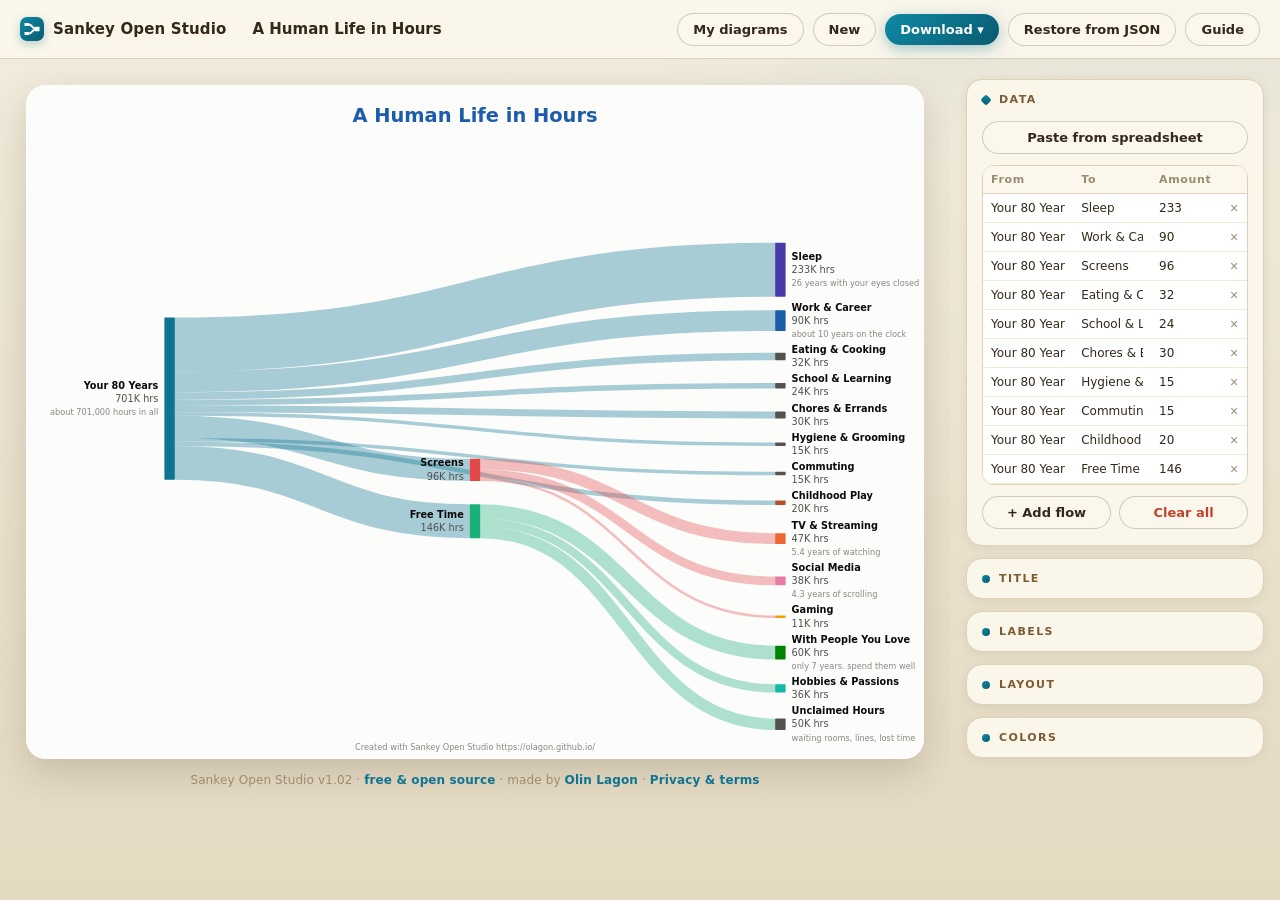
==== index.html @ 3a865b0a "v1.02: manual line breaks in labels with |" ====
<!DOCTYPE html>
<html lang="en">
<head>
<meta charset="UTF-8">
<meta name="viewport" content="width=device-width, initial-scale=1.0">
<title>Sankey Open Studio</title>
<meta name="description" content="A free, open source sankey diagram builder. Runs entirely in your browser. No accounts, no servers, your data never leaves your computer.">
<link rel="stylesheet" href="style.css">
<!-- Google tag (gtag.js) — anonymous usage analytics only; diagram data never leaves the browser. See privacy.html -->
<script async src="https://www.googletagmanager.com/gtag/js?id=G-Y7K2NBKKDZ"></script>
<script>
  window.dataLayer = window.dataLayer || [];
  function gtag(){dataLayer.push(arguments);}
  gtag('js', new Date());
  gtag('config', 'G-Y7K2NBKKDZ');
</script>
<link rel="icon" href="data:image/svg+xml,%3Csvg xmlns='http://www.w3.org/2000/svg' viewBox='0 0 32 32'%3E%3Crect width='32' height='32' rx='6' fill='%230e7490'/%3E%3Cpath d='M6 8h6v4H6zM6 20h6v4H6zM20 13h6v6h-6z' fill='%23fff'/%3E%3Cpath d='M12 10c4 0 4 5 8 5M12 22c4 0 4-5 8-5' stroke='%23fff' stroke-width='2.5' fill='none'/%3E%3C/svg%3E">
</head>
<body>

<header class="topbar">
  <div class="brand" title="Sankey Open Studio">
    <svg width="24" height="24" viewBox="0 0 32 32" aria-hidden="true"><defs><linearGradient id="brandGrad" x1="0" y1="0" x2="1" y2="1"><stop offset="0" stop-color="#0e8aa5"/><stop offset="1" stop-color="#0a5a70"/></linearGradient></defs><rect width="32" height="32" rx="7" fill="url(#brandGrad)"/><path d="M6 8h6v4H6zM6 20h6v4H6zM20 13h6v6h-6z" fill="#fff"/><path d="M12 10c4 0 4 5 8 5M12 22c4 0 4-5 8-5" stroke="#fff" stroke-width="2.5" fill="none"/></svg>
    <span>Sankey Open Studio</span>
  </div>
  <input id="diagramName" class="name-input" type="text" aria-label="Diagram title" placeholder="Untitled diagram">
  <div class="topbar-actions">
    <button id="btnDiagrams" class="btn">My diagrams</button>
    <button id="btnNew" class="btn">New</button>
    <div class="menu-wrap">
      <button id="btnDownload" class="btn btn-primary" aria-haspopup="true" aria-expanded="false">Download &#9662;</button>
      <div class="menu" id="downloadMenu" hidden>
        <button data-export="svg">SVG image</button>
        <button data-export="png">PNG image</button>
        <button data-export="json">JSON backup</button>
      </div>
    </div>
    <label class="btn file-btn">Restore from JSON<input type="file" id="importFile" accept=".json,application/json"></label>
    <a class="btn" href="guide.html" target="_blank" rel="noopener">Guide</a>
  </div>
</header>

<main class="workspace">
  <section id="canvasWrap" class="canvas-wrap">
    <svg id="chart" role="img" aria-label="Sankey diagram"></svg>
    <div id="emptyHint" class="empty-hint" hidden>
      <p><strong>No data yet.</strong></p>
      <p>Use <em>Paste from spreadsheet</em> in the panel on the right,<br>or type flows into the table by hand.</p>
    </div>
    <div id="tooltip" class="tooltip" hidden></div>
    <p class="credit">Sankey Open Studio <span id="appVersion"></span> &middot; <a href="https://olagon.github.io/" target="_blank" rel="noopener">free &amp; open source</a> &middot; made by <a href="https://www.linkedin.com/in/olinlagon" target="_blank" rel="noopener">Olin Lagon</a> &middot; <a href="privacy.html" target="_blank" rel="noopener">Privacy &amp; terms</a></p>
  </section>

  <aside class="sidebar">

    <details class="panel" open>
      <summary>Data</summary>
      <div class="panel-body">
        <button id="btnPaste" class="btn btn-wide">Paste from spreadsheet</button>
        <div class="table-scroll">
          <table class="data-table" id="dataTable">
            <thead><tr><th>From</th><th>To</th><th>Amount</th><th></th></tr></thead>
            <tbody id="dataRows"></tbody>
          </table>
        </div>
        <div class="row-actions">
          <button id="btnAddRow" class="btn">+ Add flow</button>
          <button id="btnClearData" class="btn btn-danger-ghost">Clear all</button>
        </div>
      </div>
    </details>

    <details class="panel">
      <summary>Title</summary>
      <div class="panel-body">
        <label class="field checkbox"><input type="checkbox" id="setShowTitle"> Show title on the diagram</label>
        <label class="field">Title size <span id="titleSizeVal" class="val"></span>
          <input type="range" id="setTitleSize" min="14" max="48" step="1">
        </label>
        <label class="field">Title color
          <input type="color" id="setTitleColor">
        </label>
        <p class="hint">The title text is the diagram name at the top of the page.</p>
      </div>
    </details>

    <details class="panel">
      <summary>Labels</summary>
      <div class="panel-body">
        <label class="field">Font size <span id="fontSizeVal" class="val"></span>
          <input type="range" id="setFontSize" min="9" max="22" step="1">
        </label>
        <label class="field">Label position
          <select id="setLabelPos">
            <option value="outside">Outside the diagram</option>
            <option value="inside">Inside the diagram</option>
          </select>
        </label>
        <label class="field checkbox"><input type="checkbox" id="setShowValues"> Show amounts under labels</label>
        <label class="field checkbox"><input type="checkbox" id="setShowCredit"> Show "created with" credit in image</label>
        <label class="field">Decimal places
          <select id="setDecimals">
            <option value="auto">Auto</option>
            <option value="0">0</option>
            <option value="1">1</option>
            <option value="2">2</option>
          </select>
        </label>
        <div class="field-pair">
          <label class="field">Prefix <input type="text" id="setPrefix" placeholder="$" maxlength="6"></label>
          <label class="field">Suffix <input type="text" id="setSuffix" placeholder="M" maxlength="8"></label>
        </div>
      </div>
    </details>

    <details class="panel">
      <summary>Layout</summary>
      <div class="panel-body">
        <label class="field">Canvas size
          <select id="setSize">
            <option value="720x450">Small (720 &times; 450)</option>
            <option value="960x600">Medium (960 &times; 600)</option>
            <option value="1200x750">Large (1200 &times; 750)</option>
            <option value="1440x900">Extra large (1440 &times; 900)</option>
          </select>
        </label>
        <label class="field">Node width <span id="nodeWidthVal" class="val"></span>
          <input type="range" id="setNodeWidth" min="4" max="40" step="1">
        </label>
        <label class="field">Node spacing <span id="nodePadVal" class="val"></span>
          <input type="range" id="setNodePad" min="4" max="60" step="1">
        </label>
        <label class="field">Flow opacity <span id="linkOpacityVal" class="val"></span>
          <input type="range" id="setLinkOpacity" min="0.1" max="1" step="0.05">
        </label>
        <button id="btnResetLayout" class="btn btn-wide">Reset node positions</button>
        <p class="hint">Tip: drag any node on the diagram to move it.</p>
      </div>
    </details>

    <details class="panel">
      <summary>Colors</summary>
      <div class="panel-body">
        <div class="field">Color presets (click to color all nodes)
          <div class="palette-grid" id="paletteGrid"></div>
        </div>
        <label class="field">Default node color
          <input type="color" id="setNodeColor">
        </label>
        <label class="field">Flow color
          <select id="setLinkColorMode">
            <option value="neutral">Neutral gray</option>
            <option value="source">Match source node</option>
            <option value="target">Match target node</option>
          </select>
        </label>
        <div class="row-actions">
          <button id="btnAutoColor" class="btn">Auto-color sources</button>
          <button id="btnResetColors" class="btn btn-danger-ghost">Reset colors</button>
        </div>
        <p class="hint">Click a node on the diagram to set its own color and text.</p>
      </div>
    </details>

  </aside>
</main>

<!-- My diagrams drawer -->
<div id="drawerBackdrop" class="backdrop" hidden></div>
<aside id="drawer" class="drawer" hidden aria-label="My diagrams">
  <div class="drawer-head">
    <h2>My diagrams</h2>
    <button id="btnCloseDrawer" class="btn icon-btn" aria-label="Close">&times;</button>
  </div>
  <p class="hint drawer-hint">Diagrams are saved in this browser automatically. Download a JSON backup to move one to another computer. New here? Read the <a href="guide.html" target="_blank" rel="noopener">how to guide</a>.</p>
  <ul id="diagramList" class="diagram-list"></ul>
  <button id="btnNewFromDrawer" class="btn btn-primary btn-wide">+ New diagram</button>
</aside>

<!-- Paste modal -->
<div id="pasteBackdrop" class="backdrop" hidden></div>
<div id="pasteModal" class="modal" hidden role="dialog" aria-label="Paste data">
  <div class="modal-head">
    <h2>Paste from a spreadsheet</h2>
    <button id="btnClosePaste" class="btn icon-btn" aria-label="Close">&times;</button>
  </div>
  <p class="hint">Copy three columns from Excel, Google Sheets, or a CSV file: <strong>From, To, Amount</strong>. A header row is fine, it will be skipped.</p>
  <textarea id="pasteArea" rows="10" spellcheck="false" placeholder="General Excise Tax&#9;State General Fund&#9;4930.4&#10;Individual Income Tax&#9;State General Fund&#9;2923.1&#10;State General Fund&#9;Public Schools&#9;2623.7"></textarea>
  <div class="modal-foot">
    <label class="field checkbox"><input type="radio" name="pasteMode" value="replace" checked> Replace current data</label>
    <label class="field checkbox"><input type="radio" name="pasteMode" value="append"> Add to current data</label>
    <button id="btnDoPaste" class="btn btn-primary">Import</button>
  </div>
</div>

<!-- Flow (link) editor popover -->
<div id="linkPopover" class="popover" hidden role="dialog" aria-label="Edit flow">
  <div class="popover-head">
    <strong id="lpTitle">Flow color</strong>
    <button id="btnCloseLinkPopover" class="btn icon-btn" aria-label="Close">&times;</button>
  </div>
  <div class="field">Color
    <div class="swatches" id="lpSwatches"></div>
    <div class="swatch-row">
      <input type="color" id="lpColor" aria-label="Custom flow color">
      <input type="text" id="lpHex" class="hex-input" placeholder="#0e7490" maxlength="7" spellcheck="false" aria-label="Hex color code">
    </div>
    <div class="recent-row" id="lpRecent" hidden>Recent <span class="swatches" id="lpRecentSwatches"></span></div>
  </div>
  <div class="row-actions">
    <button id="btnAutoLink" class="btn btn-danger-ghost">Automatic</button>
    <button id="btnDoneLinkPopover" class="btn btn-primary">Done</button>
  </div>
  <p class="hint">Automatic follows the Flow color setting in the Colors panel.</p>
</div>

<!-- Node editor popover -->
<div id="nodePopover" class="popover" hidden role="dialog" aria-label="Edit node">
  <div class="popover-head">
    <strong>Node settings</strong>
    <button id="btnClosePopover" class="btn icon-btn" aria-label="Close">&times;</button>
  </div>
  <label class="field">Display label (a | forces a line break)
    <input type="text" id="npLabel">
  </label>
  <div class="field">Color
    <div class="swatches" id="npSwatches"></div>
    <div class="swatch-row">
      <input type="color" id="npColor" aria-label="Custom color">
      <input type="text" id="npHex" class="hex-input" placeholder="#0e7490" maxlength="7" spellcheck="false" aria-label="Hex color code">
    </div>
    <div class="recent-row" id="npRecent" hidden>Recent <span class="swatches" id="npRecentSwatches"></span></div>
  </div>
  <label class="field">Second line (blank = amount)
    <input type="text" id="npLine2" placeholder="">
  </label>
  <label class="field">Third line (optional)
    <input type="text" id="npLine3" placeholder="e.g. up 4% from last year">
  </label>
  <div class="row-actions">
    <button id="btnResetNode" class="btn btn-danger-ghost">Reset node</button>
    <button id="btnDonePopover" class="btn btn-primary">Done</button>
  </div>
</div>

<script src="app.js"></script>
</body>
</html>
---- style.css ----
/* Sankey Open Studio — open source, MIT licensed
   Theme: "Shoreline" — warm sand, ocean teal, soft rounded forms. */

:root {
  --page: #ede5d3;
  --page-deep: #e4d9c1;
  --surface: #fbf7ec;
  --card: #faf6ea;
  --paper: #fcfcfb;              /* diagram canvas, matches exports */
  --hairline: #ddd1b8;
  --border: rgba(61, 44, 30, 0.22);
  --ink: #33281a;
  --ink-2: #635640;
  --muted: #9a8c70;
  --accent: #0e7490;
  --accent-deep: #0a5a70;
  --accent-wash: #e2eff2;
  --grad: linear-gradient(135deg, #0e8aa5, #0a5a70);
  --danger: #c0442c;
  --radius: 12px;
  --radius-lg: 20px;
  --shadow: 0 14px 36px rgba(61, 44, 30, 0.18);
  --shadow-soft: 0 2px 10px rgba(61, 44, 30, 0.08);
  --font: system-ui, -apple-system, "Segoe UI", sans-serif;
}

* { box-sizing: border-box; }

[hidden] { display: none !important; }

html, body {
  margin: 0;
  height: 100%;
  font-family: var(--font);
  color: var(--ink);
  background:
    radial-gradient(1000px 420px at 90% -8%, rgba(14, 116, 144, 0.09), transparent 60%),
    linear-gradient(180deg, #f2ecdd, var(--page-deep));
  background-attachment: fixed;
}

body { display: flex; flex-direction: column; }

::selection { background: rgba(14, 116, 144, 0.25); }

/* ---------- Top bar ---------- */

.topbar {
  display: flex;
  align-items: center;
  gap: 13px;
  padding: 11px 20px;
  background: rgba(251, 247, 236, 0.88);
  backdrop-filter: blur(8px);
  border-bottom: 1px solid var(--hairline);
  flex-wrap: wrap;
  position: sticky;
  top: 0;
  z-index: 30;
}

.brand {
  display: flex;
  align-items: center;
  gap: 9px;
  font-weight: 800;
  font-size: 15px;
  letter-spacing: 0.01em;
  white-space: nowrap;
}
.brand svg { border-radius: 7px; box-shadow: 0 3px 10px rgba(14, 116, 144, 0.3); }

.name-input {
  flex: 1;
  min-width: 160px;
  max-width: 440px;
  font: inherit;
  font-size: 15px;
  font-weight: 600;
  padding: 8px 12px;
  border: 1px solid transparent;
  border-radius: 999px;
  background: transparent;
  color: var(--ink);
}
.name-input::placeholder { color: var(--muted); }
.name-input:hover { border-color: var(--hairline); background: var(--surface); }
.name-input:focus { outline: none; border-color: var(--accent); background: #fff; }

.topbar-actions { display: flex; align-items: center; gap: 9px; margin-left: auto; flex-wrap: wrap; }

/* ---------- Buttons ---------- */

.btn {
  font: inherit;
  font-size: 13px;
  font-weight: 600;
  color: var(--ink);
  background: var(--surface);
  border: 1px solid var(--border);
  border-radius: 999px;
  padding: 8px 15px;
  cursor: pointer;
  transition: background 0.12s, border-color 0.12s, transform 0.05s;
  text-decoration: none;
  display: inline-block;
}
.btn:hover { background: #f0e8d5; border-color: rgba(61, 44, 30, 0.35); }
.btn:active { transform: translateY(1px); }
.btn:focus-visible { outline: 2px solid var(--accent); outline-offset: 2px; }

.btn-primary {
  background: var(--grad);
  border: none;
  color: #fff;
  box-shadow: 0 4px 14px rgba(14, 116, 144, 0.35);
}
.btn-primary:hover { filter: brightness(1.1); background: var(--grad); }

.btn-danger-ghost { color: var(--danger); }
.btn-danger-ghost:hover { background: #f7e5df; border-color: rgba(192, 68, 44, 0.4); }

.btn-wide { width: 100%; }

.icon-btn {
  padding: 2px 10px;
  font-size: 18px;
  line-height: 1.2;
  border: none;
  background: transparent;
  border-radius: 999px;
  color: inherit;
  cursor: pointer;
}
.icon-btn:hover { background: #efe7d4; }

.file-btn { position: relative; overflow: hidden; }
.file-btn input { position: absolute; inset: 0; opacity: 0; cursor: pointer; }

/* ---------- Menus ---------- */

.menu-wrap { position: relative; }
.menu {
  position: absolute;
  right: 0;
  top: calc(100% + 6px);
  background: var(--surface);
  border: 1px solid var(--hairline);
  border-radius: 14px;
  box-shadow: var(--shadow);
  min-width: 160px;
  z-index: 40;
  padding: 5px;
}
.menu button {
  display: block;
  width: 100%;
  text-align: left;
  font: inherit;
  font-size: 13px;
  color: var(--ink);
  background: none;
  border: none;
  padding: 9px 12px;
  border-radius: 9px;
  cursor: pointer;
}
.menu button:hover { background: var(--accent-wash); }

/* ---------- Workspace ---------- */

.workspace {
  flex: 1;
  display: flex;
  min-height: 0;
}

.canvas-wrap {
  flex: 1;
  min-width: 0;
  overflow: auto;
  padding: 26px;
  position: relative;
  display: flex;
  flex-direction: column;
  align-items: center;
}

#chart {
  background: var(--paper);
  border-radius: var(--radius-lg);
  box-shadow: var(--shadow);
  max-width: 100%;
  height: auto;
  display: block;
}

.credit {
  font-size: 12px;
  color: var(--muted);
  margin: 14px 0 0;
  letter-spacing: 0.01em;
}
.credit a { color: var(--accent); text-decoration: none; font-weight: 700; }
.credit a:hover { text-decoration: underline; }

.empty-hint {
  position: absolute;
  top: 40%;
  left: 50%;
  transform: translate(-50%, -50%);
  text-align: center;
  color: var(--ink-2);
  font-size: 14px;
  pointer-events: none;
}

/* ---------- Sidebar ---------- */

.sidebar {
  width: 330px;
  flex-shrink: 0;
  overflow-y: auto;
  padding: 20px 16px 30px;
  display: flex;
  flex-direction: column;
  gap: 12px;
}

.panel {
  background: var(--card);
  border: 1px solid var(--hairline);
  border-radius: 16px;
  box-shadow: var(--shadow-soft);
  overflow: hidden;
  flex-shrink: 0; /* never compress panels; let the sidebar scroll instead */
}
.panel summary {
  cursor: pointer;
  font-weight: 700;
  font-size: 11px;
  letter-spacing: 0.13em;
  text-transform: uppercase;
  color: #7c5b33;
  padding: 13px 15px;
  list-style: none;
  user-select: none;
  display: flex;
  align-items: center;
  gap: 9px;
}
.panel summary::-webkit-details-marker { display: none; }
.panel summary::before {
  content: "";
  width: 8px;
  height: 8px;
  border-radius: 50%;
  background: var(--grad);
  transition: border-radius 0.18s, transform 0.18s;
  flex-shrink: 0;
}
.panel[open] summary::before { border-radius: 2px; transform: rotate(45deg); }
.panel summary:hover { color: var(--ink); }
.panel-body { padding: 2px 15px 16px; display: flex; flex-direction: column; gap: 11px; }

.field { display: flex; flex-direction: column; gap: 5px; font-size: 12px; font-weight: 600; color: var(--ink-2); }
.field input[type="text"], .field select {
  font: inherit;
  font-size: 13px;
  font-weight: 400;
  color: var(--ink);
  padding: 8px 10px;
  border: 1px solid var(--border);
  border-radius: 10px;
  background: #fff;
  width: 100%;
  min-width: 0;
}
.field input[type="text"]:focus, .field select:focus, textarea:focus { outline: 2px solid var(--accent); outline-offset: -1px; }
.field input[type="range"] { width: 100%; accent-color: var(--accent); }
.field input[type="color"] {
  width: 46px;
  height: 32px;
  padding: 2px;
  border: 1px solid var(--border);
  border-radius: 10px;
  background: #fff;
  cursor: pointer;
}
.field.checkbox { flex-direction: row; align-items: center; gap: 8px; font-weight: 400; font-size: 13px; color: var(--ink); }
.field.checkbox input { accent-color: var(--accent); }
.field-pair { display: flex; gap: 8px; }
.field-pair .field { flex: 1; min-width: 0; }

.palette-grid {
  display: grid;
  grid-template-columns: repeat(4, 1fr);
  gap: 7px;
  margin-top: 4px;
}
.preset {
  display: flex;
  height: 24px;
  border-radius: 7px;
  overflow: hidden;
  border: 1px solid var(--border);
  cursor: pointer;
  padding: 0;
  background: none;
  transition: transform 0.1s, box-shadow 0.1s;
}
.preset span { flex: 1; }
.preset:hover { transform: scale(1.07); box-shadow: 0 2px 8px rgba(61, 44, 30, 0.25); }
.preset:focus-visible { outline: 2px solid var(--accent); outline-offset: 2px; }
.val { color: var(--muted); font-weight: 400; }

.hint { font-size: 12px; color: var(--muted); margin: 0; line-height: 1.5; }
.hint a { color: var(--accent); font-weight: 600; }

.row-actions { display: flex; gap: 8px; }
.row-actions .btn { flex: 1; }

/* ---------- Data table ---------- */

.table-scroll {
  max-height: 320px;
  overflow-y: auto;
  border: 1px solid var(--hairline);
  border-radius: 12px;
  background: #fff;
}

.data-table { width: 100%; border-collapse: collapse; font-size: 12px; }
.data-table th {
  text-align: left;
  font-weight: 700;
  font-size: 11px;
  letter-spacing: 0.06em;
  color: var(--muted);
  padding: 7px 8px;
  border-bottom: 1px solid var(--hairline);
  position: sticky;
  top: 0;
  background: var(--surface);
  z-index: 1;
}
.data-table td { border-bottom: 1px solid #f0ead9; padding: 0; }
.data-table input {
  width: 100%;
  font: inherit;
  font-size: 12px;
  border: none;
  padding: 7px 8px;
  background: transparent;
  color: var(--ink);
}
.data-table input:focus { outline: 2px solid var(--accent); outline-offset: -2px; border-radius: 6px; }
.data-table .amount-cell { width: 70px; }
.data-table .del-cell { width: 26px; text-align: center; }
.del-row {
  border: none;
  background: none;
  color: var(--muted);
  cursor: pointer;
  font-size: 14px;
  padding: 2px 6px;
}
.del-row:hover { color: var(--danger); }

/* ---------- Drawer ---------- */

.backdrop {
  position: fixed;
  inset: 0;
  background: rgba(51, 40, 26, 0.4);
  backdrop-filter: blur(2px);
  z-index: 50;
}

.drawer {
  position: fixed;
  top: 0;
  left: 0;
  bottom: 0;
  width: 350px;
  max-width: 92vw;
  background: var(--surface);
  z-index: 60;
  box-shadow: var(--shadow);
  border-right: 1px solid var(--hairline);
  padding: 16px;
  display: flex;
  flex-direction: column;
  gap: 10px;
}
.drawer-head { display: flex; align-items: center; justify-content: space-between; }
.drawer-head h2 { margin: 0; font-size: 16px; }
.drawer-hint { flex-shrink: 0; }

.diagram-list { list-style: none; margin: 0; padding: 0; overflow-y: auto; flex: 1; }
.diagram-list li {
  display: flex;
  align-items: center;
  gap: 6px;
  padding: 10px 10px;
  border-radius: 14px;
  border: 1px solid transparent;
}
.diagram-list li:hover { background: #f2ecdc; }
.diagram-list li.current { border-color: var(--accent); background: var(--accent-wash); }
.diagram-list .d-name { flex: 1; min-width: 0; cursor: pointer; }
.diagram-list .d-name strong { display: block; font-size: 13px; overflow: hidden; text-overflow: ellipsis; white-space: nowrap; }
.diagram-list .d-name small { color: var(--muted); font-size: 11px; }
.diagram-list .btn { padding: 5px 12px; font-size: 12px; }

/* ---------- Modal ---------- */

.modal {
  position: fixed;
  top: 50%;
  left: 50%;
  transform: translate(-50%, -50%);
  width: 560px;
  max-width: 94vw;
  background: var(--surface);
  border: 1px solid var(--hairline);
  border-radius: var(--radius-lg);
  box-shadow: var(--shadow);
  z-index: 60;
  padding: 18px;
  display: flex;
  flex-direction: column;
  gap: 12px;
}
.modal-head { display: flex; align-items: center; justify-content: space-between; }
.modal-head h2 { margin: 0; font-size: 16px; }
.modal textarea {
  font-family: ui-monospace, SFMono-Regular, Menlo, Consolas, monospace;
  font-size: 12px;
  color: var(--ink);
  background: #fff;
  border: 1px solid var(--border);
  border-radius: 12px;
  padding: 10px;
  resize: vertical;
  white-space: pre;
}
.modal textarea::placeholder { color: var(--muted); }
.modal-foot { display: flex; align-items: center; gap: 14px; flex-wrap: wrap; }
.modal-foot .btn-primary { margin-left: auto; }

/* ---------- Node popover ---------- */

.popover {
  position: absolute;
  width: 285px;
  background: var(--surface);
  border-radius: var(--radius-lg);
  box-shadow: var(--shadow);
  border: 1px solid var(--hairline);
  z-index: 45;
  padding: 14px;
  display: flex;
  flex-direction: column;
  gap: 11px;
}
.popover-head { display: flex; align-items: center; justify-content: space-between; font-size: 14px; }

.swatches { display: flex; flex-wrap: wrap; gap: 6px; margin-top: 4px; }
.swatch-row { display: flex; align-items: center; gap: 8px; margin-top: 6px; }
.hex-input {
  font-family: ui-monospace, SFMono-Regular, Menlo, Consolas, monospace;
  font-size: 12px;
  width: 94px;
  padding: 7px 8px;
  border: 1px solid var(--border);
  border-radius: 8px;
  background: #fff;
  color: var(--ink);
}
.hex-input:focus { outline: 2px solid var(--accent); outline-offset: -1px; }
.recent-row {
  display: flex;
  align-items: center;
  gap: 8px;
  font-size: 11px;
  font-weight: 600;
  color: var(--muted);
  margin-top: 6px;
}
.recent-row .swatches { margin-top: 0; }
.swatch {
  width: 23px;
  height: 23px;
  border-radius: 50%;
  border: 1px solid var(--border);
  cursor: pointer;
  padding: 0;
  transition: transform 0.1s;
}
.swatch:hover { transform: scale(1.12); }
.swatch.selected { outline: 2px solid var(--accent); outline-offset: 1px; }

/* ---------- SVG diagram ---------- */

#chart .node-rect { cursor: grab; }
#chart .node-rect:active { cursor: grabbing; }
#chart .link { fill: none; transition: stroke-opacity 0.1s; }
#chart text { font-family: var(--font); }

.tooltip {
  position: fixed;
  background: #2a2114;
  color: #faf6ea;
  font-size: 12px;
  padding: 6px 10px;
  border-radius: 10px;
  pointer-events: none;
  z-index: 70;
  max-width: 280px;
  line-height: 1.4;
  box-shadow: 0 6px 20px rgba(51, 40, 26, 0.35);
}

/* ---------- Scrollbars (WebKit) ---------- */

.sidebar::-webkit-scrollbar, .table-scroll::-webkit-scrollbar, .diagram-list::-webkit-scrollbar { width: 9px; }
.sidebar::-webkit-scrollbar-thumb, .table-scroll::-webkit-scrollbar-thumb, .diagram-list::-webkit-scrollbar-thumb {
  background: rgba(61, 44, 30, 0.2);
  border-radius: 8px;
}

/* ---------- Small screens ---------- */

@media (max-width: 860px) {
  .workspace { flex-direction: column; }
  .sidebar { width: 100%; }
  .canvas-wrap { padding: 12px; }
}
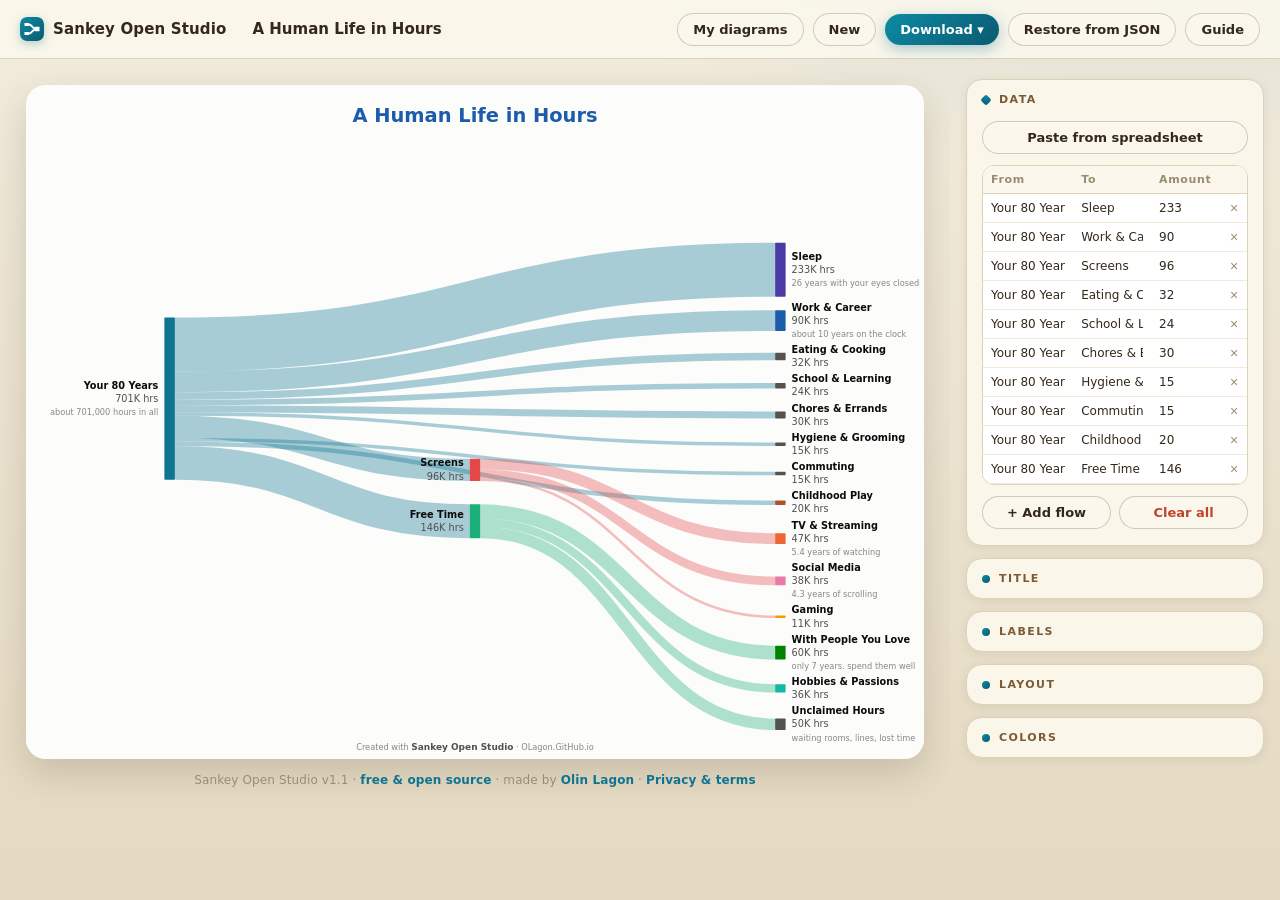
==== commit 7c91f7eb: "v1.1: combine small end nodes into Other" ====
--- a/index.html
+++ b/index.html
@@ -133,6 +133,16 @@
         <label class="field">Flow opacity <span id="linkOpacityVal" class="val"></span>
           <input type="range" id="setLinkOpacity" min="0.1" max="1" step="0.05">
         </label>
+        <label class="field">Combine small end nodes
+          <select id="setGroupBelow">
+            <option value="0">Off (show every node)</option>
+            <option value="0.5">Below 0.5% of total</option>
+            <option value="1">Below 1% of total</option>
+            <option value="2">Below 2% of total</option>
+            <option value="5">Below 5% of total</option>
+          </select>
+        </label>
+        <p class="hint">Small sources or targets merge into an "Other Sources" or "Other Targets" node in the drawing. Your data table keeps every row.</p>
         <button id="btnResetLayout" class="btn btn-wide">Reset node positions</button>
         <p class="hint">Tip: drag any node on the diagram to move it.</p>
       </div>
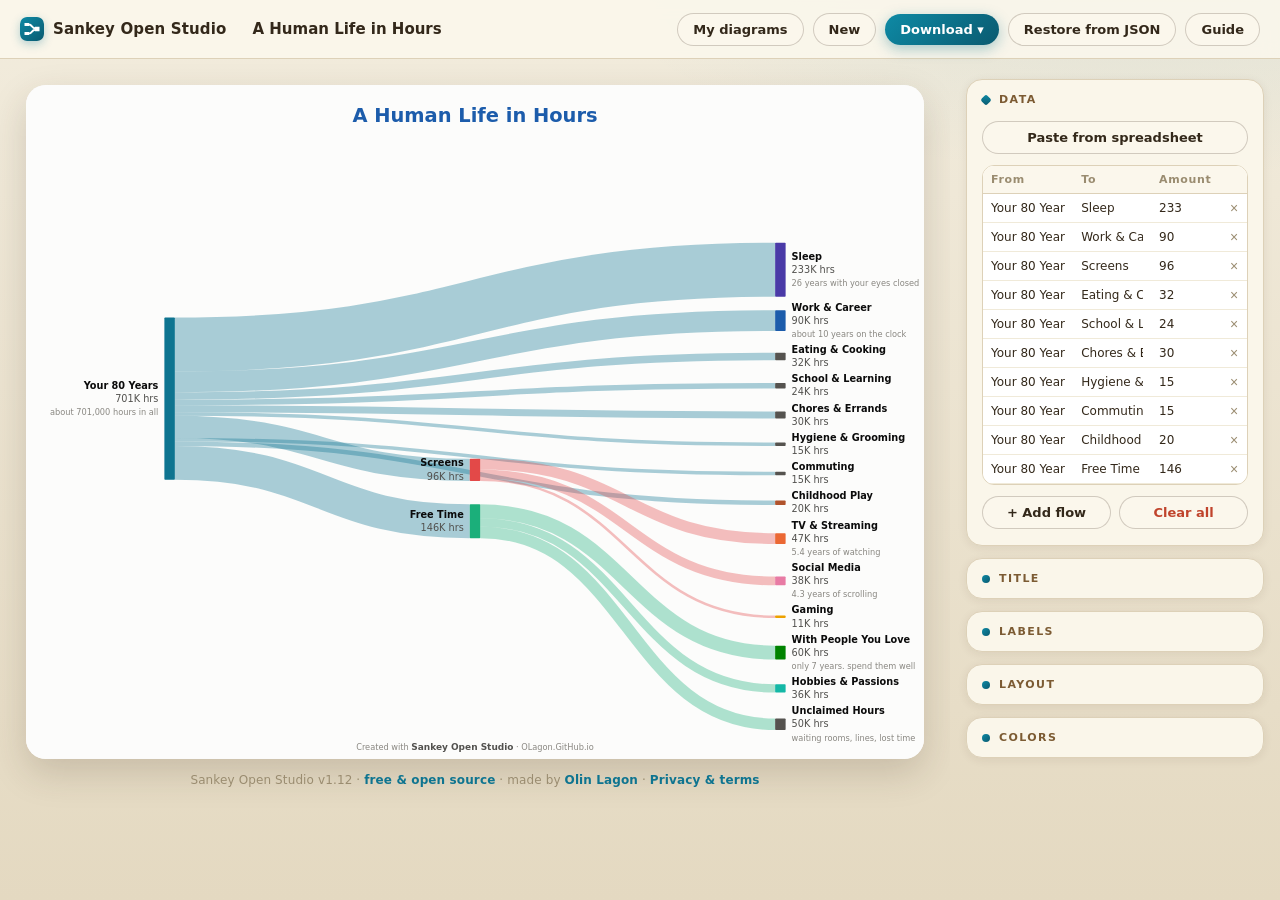
==== commit 878251a0: "v1.12: unified color picker with swatches, hex, and recents everywhere" ====
--- a/index.html
+++ b/index.html
@@ -77,9 +77,14 @@
         <label class="field">Title size <span id="titleSizeVal" class="val"></span>
           <input type="range" id="setTitleSize" min="14" max="48" step="1">
         </label>
-        <label class="field">Title color
-          <input type="color" id="setTitleColor">
-        </label>
+        <div class="field">Title color
+          <div class="swatches" id="tcSwatches"></div>
+          <div class="swatch-row">
+            <input type="color" id="setTitleColor" aria-label="Title color">
+            <input type="text" id="tcHex" class="hex-input" placeholder="#1c5cab" maxlength="7" spellcheck="false" aria-label="Title hex color">
+          </div>
+          <div class="recent-row" id="tcRecent" hidden>Recent <span class="swatches" id="tcRecentSwatches"></span></div>
+        </div>
         <p class="hint">The title text is the diagram name at the top of the page.</p>
       </div>
     </details>
@@ -154,9 +159,14 @@
         <div class="field">Color presets (click to color all nodes)
           <div class="palette-grid" id="paletteGrid"></div>
         </div>
-        <label class="field">Default node color
-          <input type="color" id="setNodeColor">
-        </label>
+        <div class="field">Default node color
+          <div class="swatches" id="ncSwatches"></div>
+          <div class="swatch-row">
+            <input type="color" id="setNodeColor" aria-label="Default node color">
+            <input type="text" id="ncHex" class="hex-input" placeholder="#55534f" maxlength="7" spellcheck="false" aria-label="Default node hex color">
+          </div>
+          <div class="recent-row" id="ncRecent" hidden>Recent <span class="swatches" id="ncRecentSwatches"></span></div>
+        </div>
         <label class="field">Flow color
           <select id="setLinkColorMode">
             <option value="neutral">Neutral gray</option>
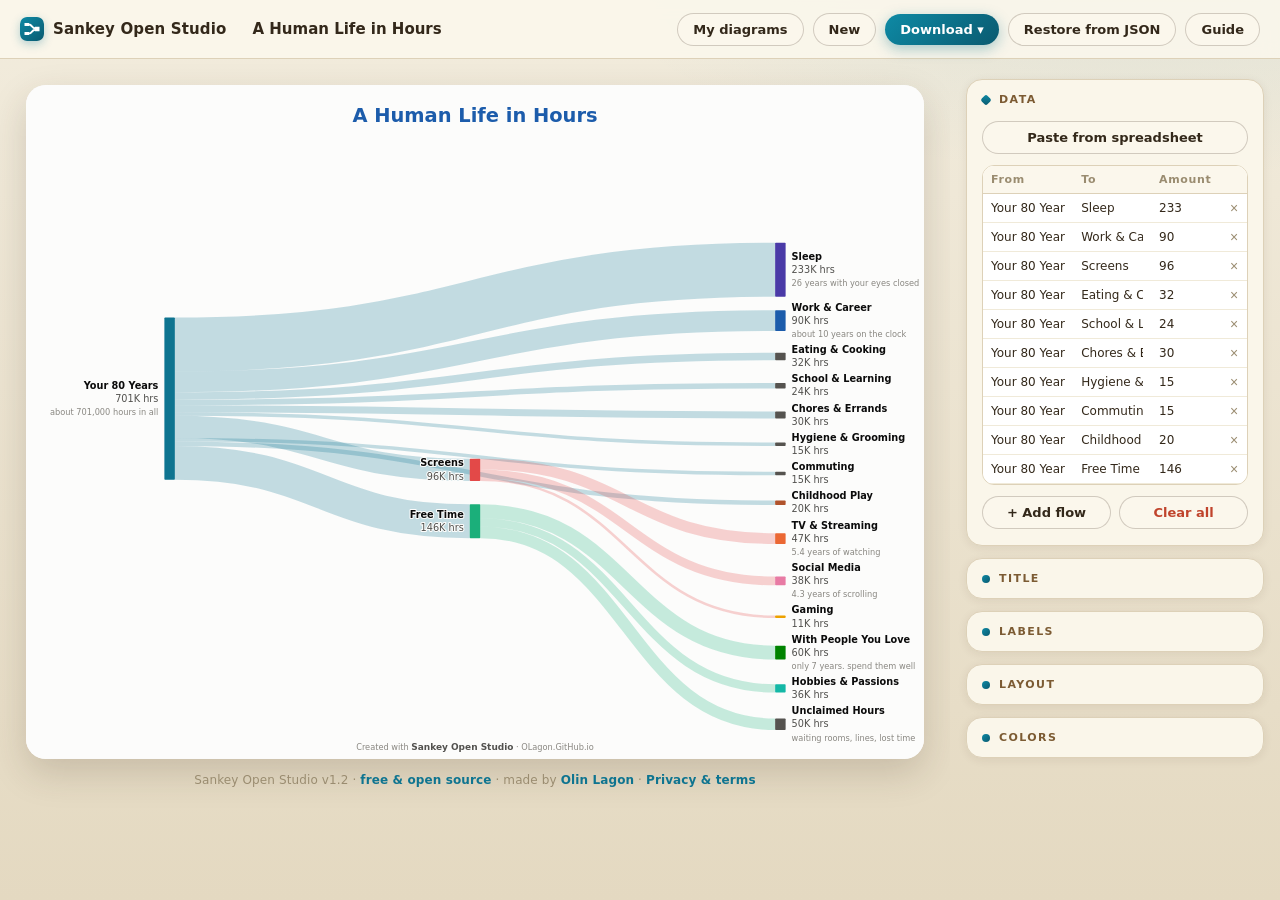
==== commit 8848c85b: "v1.2: Smart layout with even node spread" ====
--- a/index.html
+++ b/index.html
@@ -121,6 +121,12 @@
     <details class="panel">
       <summary>Layout</summary>
       <div class="panel-body">
+        <label class="field">Smart layout
+          <select id="setLayoutMode">
+            <option value="flow">Follow the flows (compact)</option>
+            <option value="spread">Spread nodes evenly</option>
+          </select>
+        </label>
         <label class="field">Canvas size
           <select id="setSize">
             <option value="720x450">Small (720 &times; 450)</option>
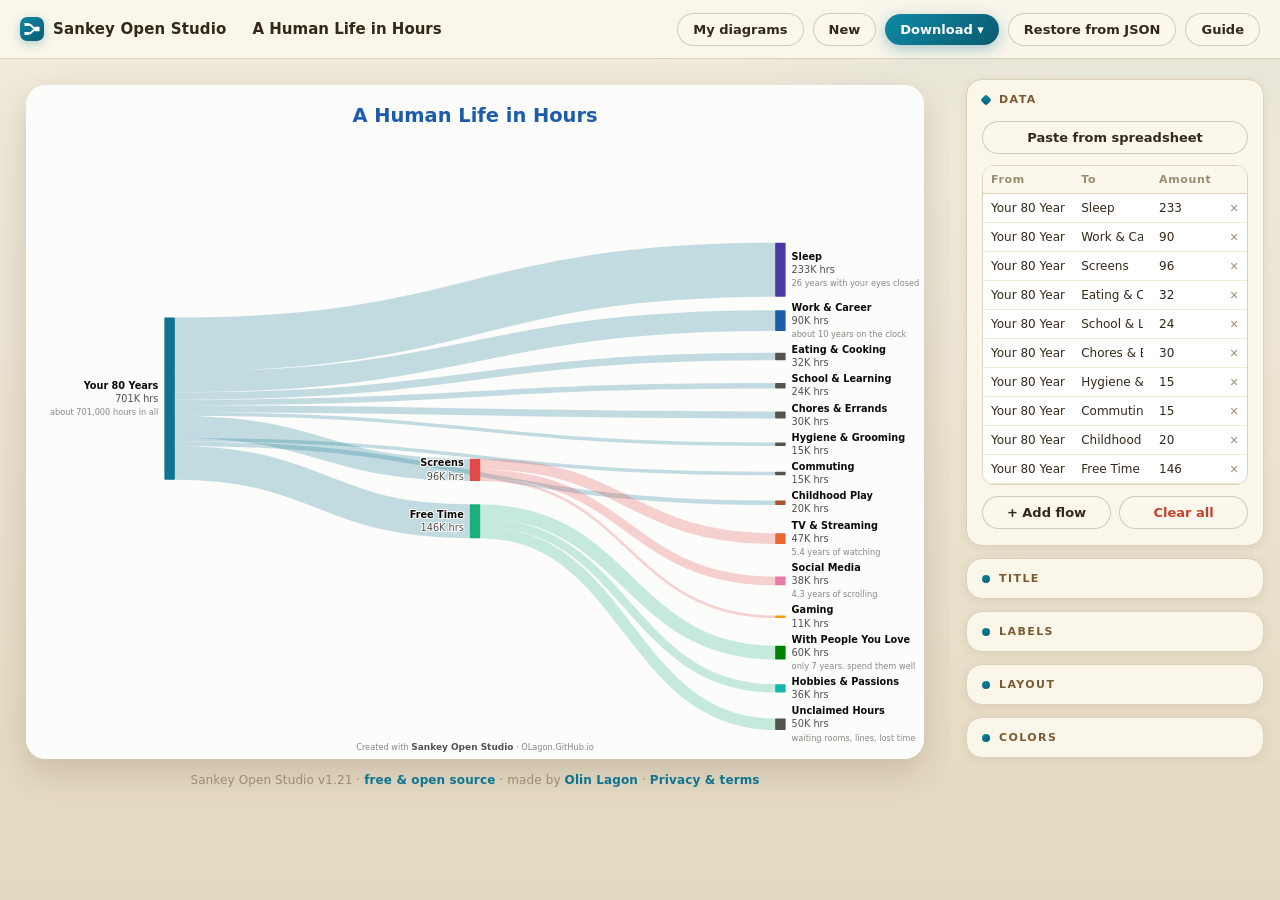
==== commit e33ca87c: "v1.21: layout picks start fresh, title zone protected" ====
--- a/index.html
+++ b/index.html
@@ -127,6 +127,7 @@
             <option value="spread">Spread nodes evenly</option>
           </select>
         </label>
+        <p class="hint">Picking a layout re-arranges everything fresh and clears dragged positions.</p>
         <label class="field">Canvas size
           <select id="setSize">
             <option value="720x450">Small (720 &times; 450)</option>
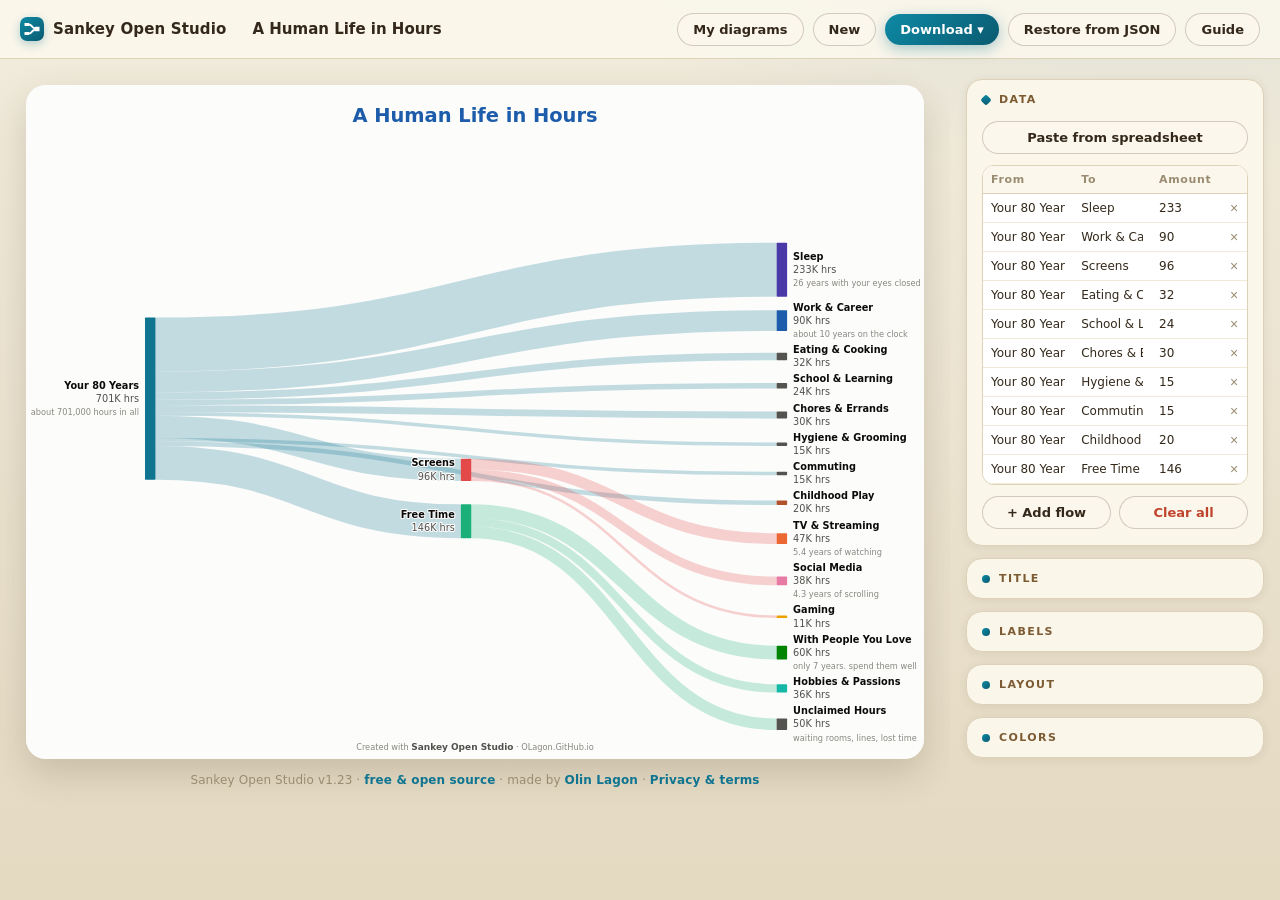
==== commit 55af24aa: "v1.23: sort largest to smallest layout option" ====
--- a/index.html
+++ b/index.html
@@ -125,6 +125,7 @@
           <select id="setLayoutMode">
             <option value="flow">Follow the flows (compact)</option>
             <option value="spread">Spread nodes evenly</option>
+            <option value="sorted">Sort largest to smallest</option>
           </select>
         </label>
         <p class="hint">Picking a layout re-arranges everything fresh and clears dragged positions.</p>
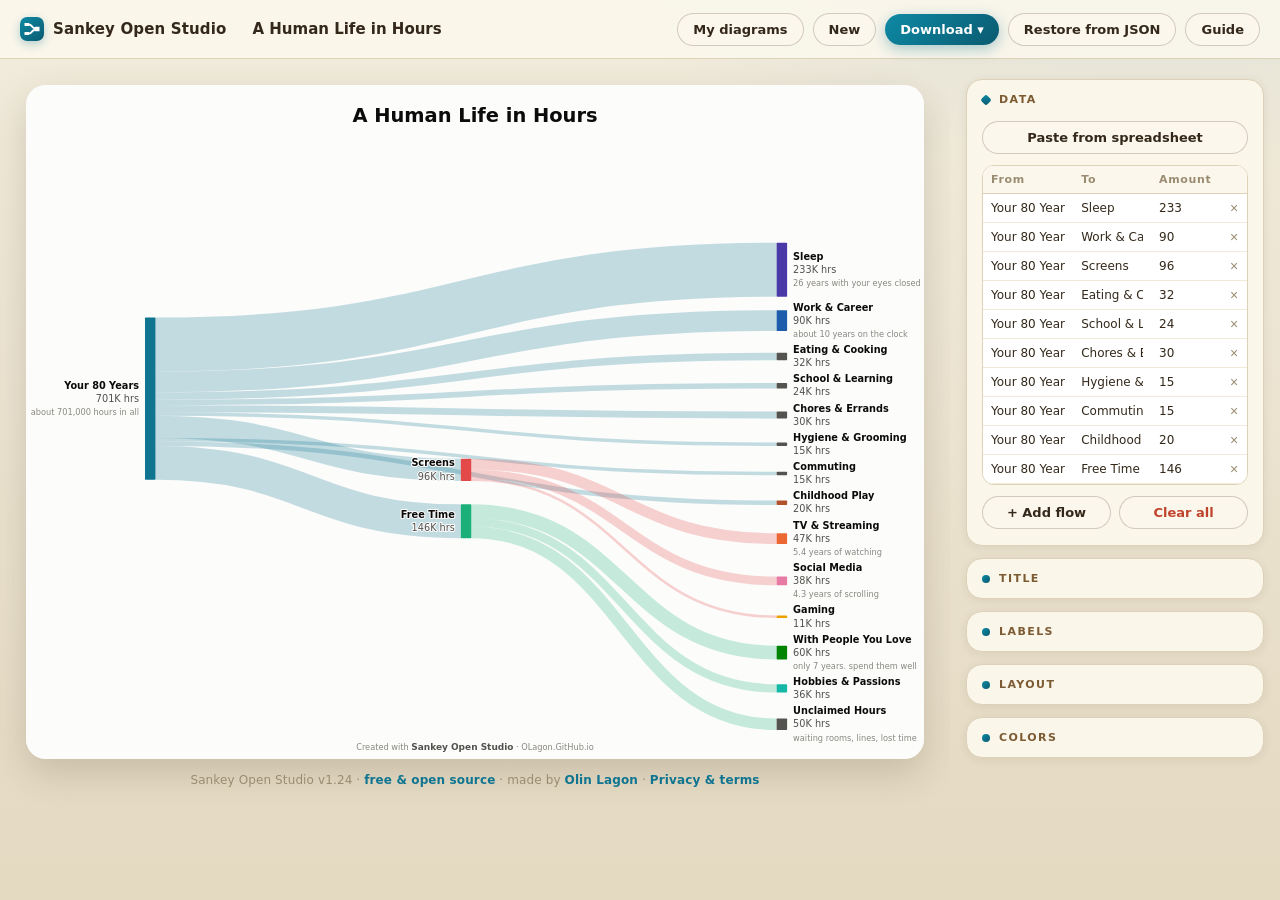
==== commit 47a74753: "v1.24: default title color black" ====
--- a/index.html
+++ b/index.html
@@ -81,7 +81,7 @@
           <div class="swatches" id="tcSwatches"></div>
           <div class="swatch-row">
             <input type="color" id="setTitleColor" aria-label="Title color">
-            <input type="text" id="tcHex" class="hex-input" placeholder="#1c5cab" maxlength="7" spellcheck="false" aria-label="Title hex color">
+            <input type="text" id="tcHex" class="hex-input" placeholder="#0b0b0b" maxlength="7" spellcheck="false" aria-label="Title hex color">
           </div>
           <div class="recent-row" id="tcRecent" hidden>Recent <span class="swatches" id="tcRecentSwatches"></span></div>
         </div>
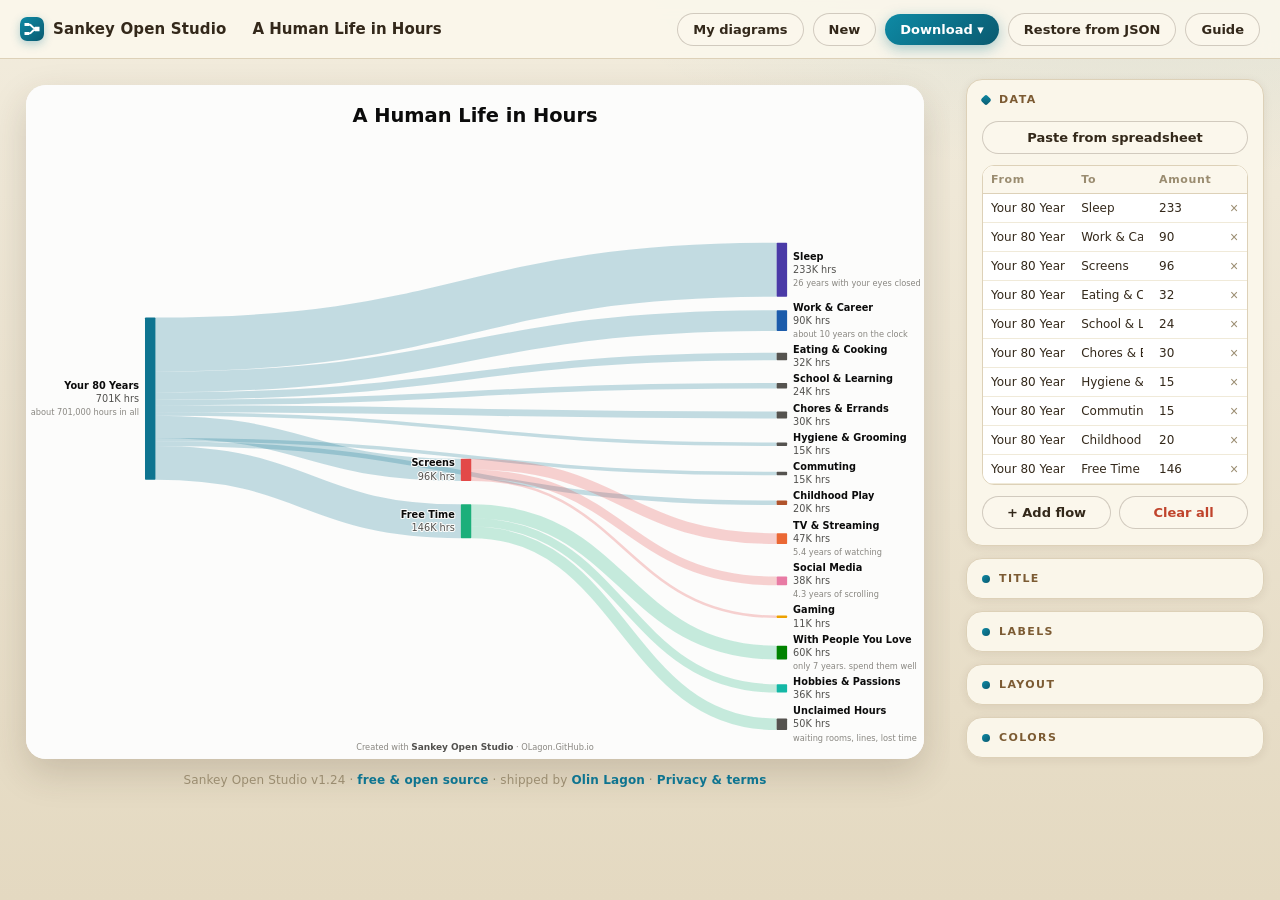
==== commit bcf428cf: "Footer: shipped by Olin Lagon" ====
--- a/index.html
+++ b/index.html
@@ -48,7 +48,7 @@
       <p>Use <em>Paste from spreadsheet</em> in the panel on the right,<br>or type flows into the table by hand.</p>
     </div>
     <div id="tooltip" class="tooltip" hidden></div>
-    <p class="credit">Sankey Open Studio <span id="appVersion"></span> &middot; <a href="https://olagon.github.io/" target="_blank" rel="noopener">free &amp; open source</a> &middot; made by <a href="https://www.linkedin.com/in/olinlagon" target="_blank" rel="noopener">Olin Lagon</a> &middot; <a href="privacy.html" target="_blank" rel="noopener">Privacy &amp; terms</a></p>
+    <p class="credit">Sankey Open Studio <span id="appVersion"></span> &middot; <a href="https://olagon.github.io/" target="_blank" rel="noopener">free &amp; open source</a> &middot; shipped by <a href="https://www.linkedin.com/in/olinlagon" target="_blank" rel="noopener">Olin Lagon</a> &middot; <a href="privacy.html" target="_blank" rel="noopener">Privacy &amp; terms</a></p>
   </section>
 
   <aside class="sidebar">
